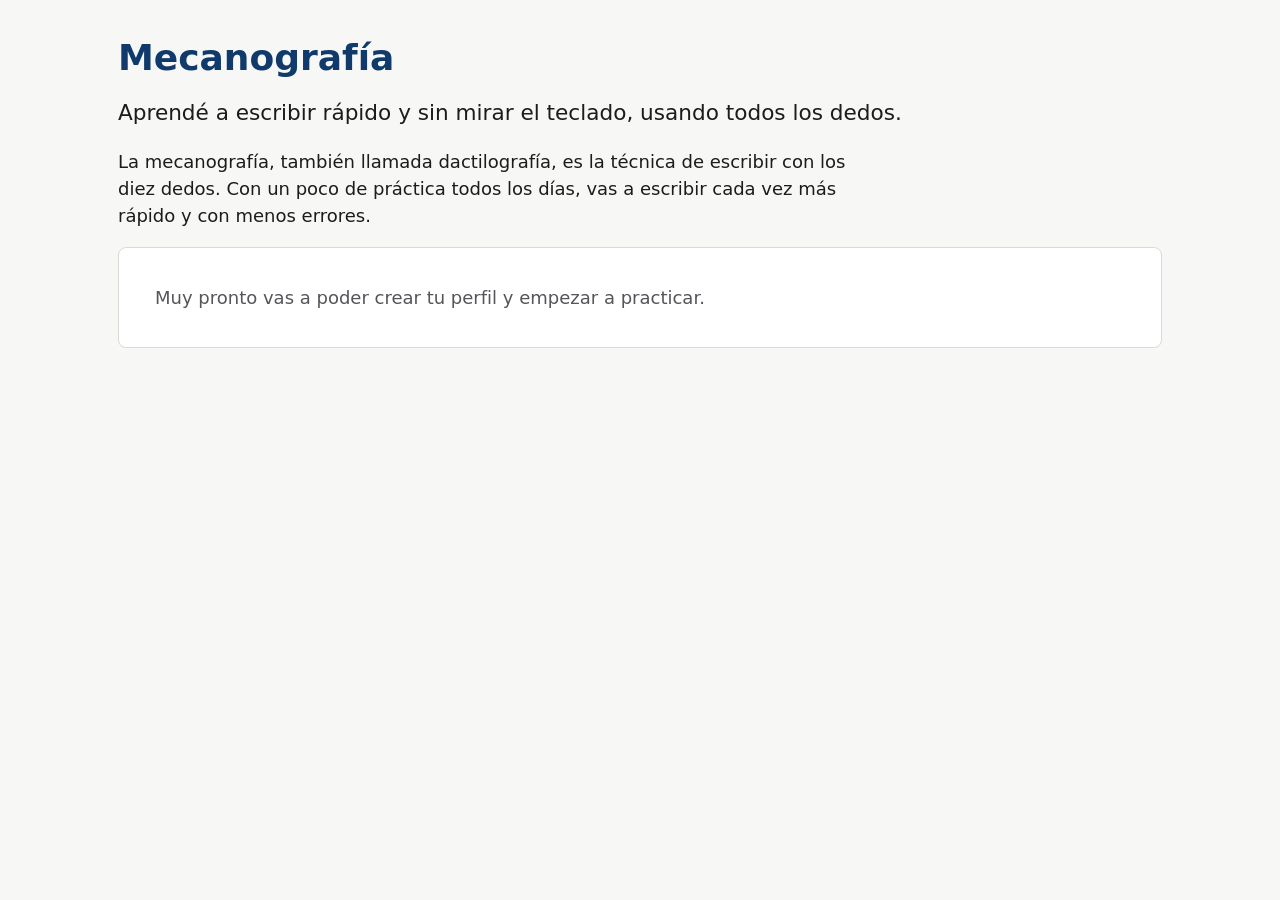
==== index.html @ b92b6c0d "Etapa 1: esqueleto de la PWA - index.html, manifest e íconos (normal, maskable y apple-touch) - Tema" ====
<!doctype html>
<html lang="es-AR" data-mode="adult">
<head>
  <meta charset="utf-8">
  <meta name="viewport" content="width=device-width, initial-scale=1">
  <title>Mecanografía</title>
  <meta name="description" content="Aprendé mecanografía (dactilografía): escribí rápido y sin mirar el teclado, con perfiles para toda la familia.">
  <meta name="theme-color" content="#1d5fa8">
  <link rel="manifest" href="./manifest.webmanifest">
  <link rel="icon" href="./icons/icon.svg" type="image/svg+xml">
  <link rel="apple-touch-icon" href="./icons/apple-touch-icon.png">
  <link rel="stylesheet" href="./css/base.css">
  <link rel="stylesheet" href="./css/themes.css">
  <script type="module" src="./js/app.js"></script>
</head>
<body>
  <a class="skip-link" href="#app">Saltar al contenido</a>
  <main id="app" tabindex="-1"></main>
  <div id="announcer" class="visually-hidden" aria-live="polite" aria-atomic="true"></div>
  <noscript>
    <p class="noscript">Mecanografía necesita JavaScript para funcionar. Activalo en tu navegador y volvé a cargar la página.</p>
  </noscript>
</body>
</html>
---- css/base.css ----
/* Base: reset, layout and accessibility helpers. Colors and sizes come from themes.css. */

*,
*::before,
*::after {
  box-sizing: border-box;
}

html {
  font-family: var(--font-family);
  font-size: var(--font-size-base);
  line-height: 1.5;
  color: var(--color-text);
  background: var(--color-bg);
  -webkit-text-size-adjust: 100%;
}

body {
  margin: 0;
  min-height: 100vh;
  background: var(--color-bg);
}

main {
  max-width: 60rem;
  margin: 0 auto;
  padding: var(--space-lg) var(--space-md);
}

main:focus {
  outline: none;
}

h1,
h2,
h3 {
  line-height: 1.2;
  margin: 0 0 var(--space-md);
}

h1 {
  font-size: var(--font-size-h1);
  color: var(--color-heading);
}

h1:focus {
  outline: none;
}

p {
  margin: 0 0 var(--space-md);
  max-width: 65ch;
}

a {
  color: var(--color-link);
}

/* Visible focus for every interactive element, keyboard-only. */
:focus-visible {
  outline: var(--focus-width) solid var(--color-focus);
  outline-offset: 3px;
}

.button {
  display: inline-block;
  font: inherit;
  font-weight: 600;
  padding: 0.6em 1.2em;
  border: 2px solid transparent;
  border-radius: var(--radius);
  background: var(--color-accent);
  color: var(--color-on-accent);
  text-decoration: none;
  cursor: pointer;
}

.button:hover {
  background: var(--color-accent-hover);
}

.card {
  background: var(--color-surface);
  border: 1px solid var(--color-border);
  border-radius: var(--radius);
  padding: var(--space-lg);
}

.card > :last-child {
  margin-bottom: 0;
}

.lead {
  font-size: 1.2em;
}

.muted {
  color: var(--color-text-muted);
}

.skip-link {
  position: absolute;
  left: var(--space-md);
  top: -100px;
  z-index: 10;
  padding: 0.5em 1em;
  background: var(--color-accent);
  color: var(--color-on-accent);
  border-radius: var(--radius);
}

.skip-link:focus {
  top: var(--space-md);
}

.visually-hidden {
  position: absolute;
  width: 1px;
  height: 1px;
  margin: -1px;
  padding: 0;
  overflow: hidden;
  clip: rect(0 0 0 0);
  white-space: nowrap;
  border: 0;
}

.noscript {
  max-width: 40rem;
  margin: 2rem auto;
  padding: 1rem;
}

@media (prefers-reduced-motion: reduce) {
  *,
  *::before,
  *::after {
    animation-duration: 0.01ms !important;
    animation-iteration-count: 1 !important;
    transition-duration: 0.01ms !important;
    scroll-behavior: auto !important;
  }
}
---- css/themes.css ----
/* Themes. The active profile mode is set on <html data-mode="adult|kids">. */

:root,
[data-mode="adult"] {
  --font-family: system-ui, "Segoe UI", Roboto, "Helvetica Neue", Arial, sans-serif;
  --font-size-base: 18px;
  --font-size-h1: 2rem;
  --radius: 8px;
  --focus-width: 3px;
  --space-sm: 0.5rem;
  --space-md: 1rem;
  --space-lg: 2rem;

  --color-bg: #f7f7f5;
  --color-surface: #ffffff;
  --color-border: #d9d9d6;
  --color-text: #1c1c1e;
  --color-text-muted: #55555a;
  --color-heading: #0f3a6b;
  --color-link: #1d5fa8;
  --color-accent: #1d5fa8;
  --color-accent-hover: #174c87;
  --color-on-accent: #ffffff;
  --color-focus: #c2410c;

  color-scheme: light;
}

@media (prefers-color-scheme: dark) {
  :root,
  [data-mode="adult"] {
    --color-bg: #16181d;
    --color-surface: #1f232b;
    --color-border: #343a46;
    --color-text: #ececf0;
    --color-text-muted: #a8adb7;
    --color-heading: #9cc4ff;
    --color-link: #8bb8ff;
    --color-accent: #8bb8ff;
    --color-accent-hover: #b0cfff;
    --color-on-accent: #0b1a2e;
    --color-focus: #ffb070;

    color-scheme: dark;
  }
}

/* Kids mode: always light, bigger type, rounder shapes, playful colors. */
[data-mode="kids"] {
  --font-family: ui-rounded, "Arial Rounded MT Bold", "Segoe UI", Roboto, Arial, sans-serif;
  --font-size-base: 24px;
  --font-size-h1: 2.2rem;
  --radius: 20px;
  --focus-width: 4px;

  --color-bg: #fff6e0;
  --color-surface: #ffffff;
  --color-border: #f2d48a;
  --color-text: #2b2340;
  --color-text-muted: #5b4f6e;
  --color-heading: #6d28d9;
  --color-link: #6d28d9;
  --color-accent: #6d28d9;
  --color-accent-hover: #5b21b6;
  --color-on-accent: #ffffff;
  --color-focus: #db2777;

  color-scheme: light;
}
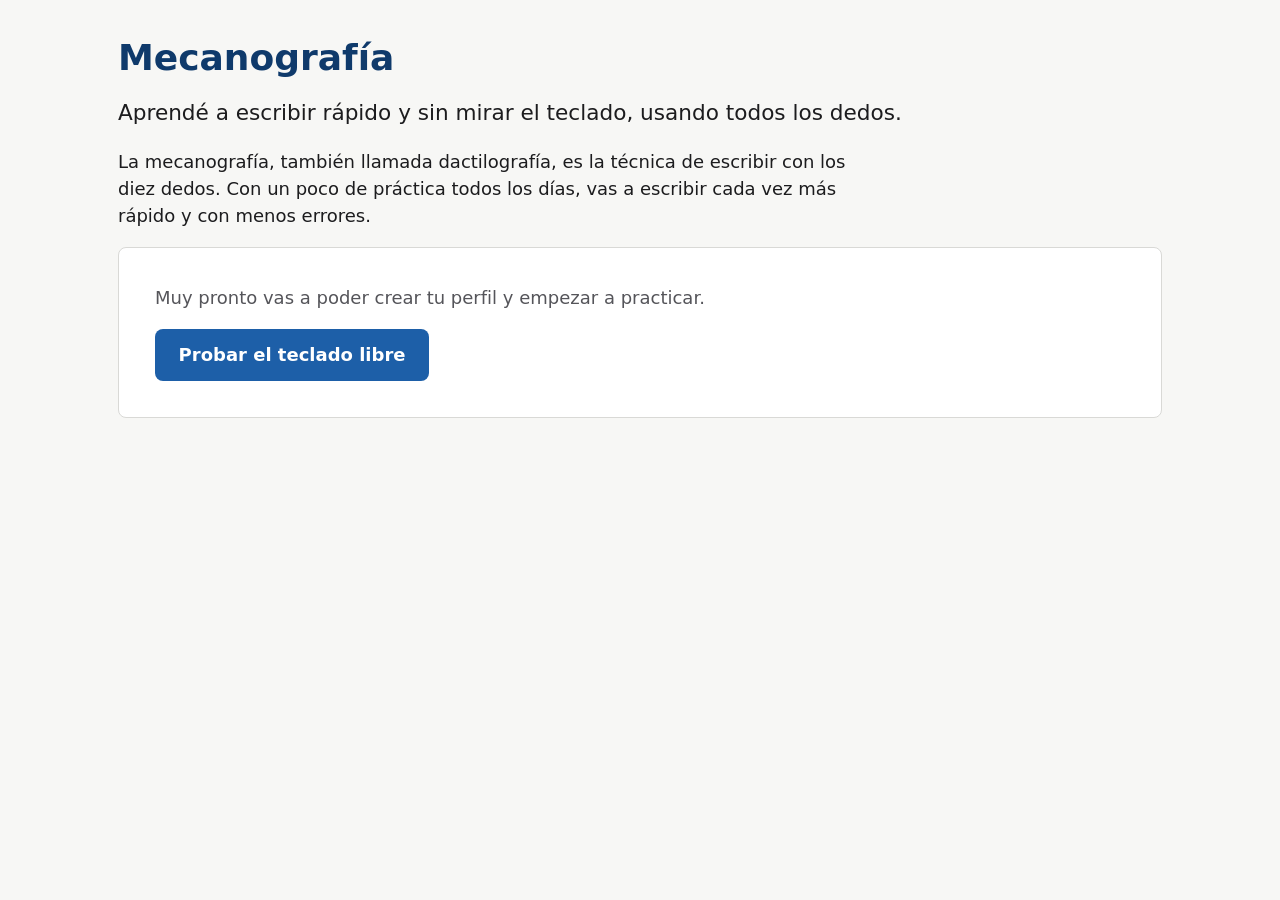
==== commit db3436c6: "Etapa 2: distribuciones de teclado, teclas muertas y teclado libre - Datos de es-latam (ISO) y en-us" ====
--- a/index.html
+++ b/index.html
@@ -11,6 +11,8 @@
   <link rel="apple-touch-icon" href="./icons/apple-touch-icon.png">
   <link rel="stylesheet" href="./css/base.css">
   <link rel="stylesheet" href="./css/themes.css">
+  <link rel="stylesheet" href="./css/keyboard.css">
+  <link rel="stylesheet" href="./css/typing.css">
   <script type="module" src="./js/app.js"></script>
 </head>
 <body>
--- a/css/base.css
+++ b/css/base.css
@@ -77,6 +77,84 @@
 
 .button:hover {
   background: var(--color-accent-hover);
+}
+
+.button--secondary {
+  background: transparent;
+  color: var(--color-link);
+  border-color: currentColor;
+}
+
+.button--secondary:hover {
+  background: var(--color-surface);
+}
+
+/* Forms */
+.controls {
+  display: flex;
+  flex-wrap: wrap;
+  gap: var(--space-md) var(--space-lg);
+  margin-bottom: var(--space-md);
+}
+
+.field {
+  display: flex;
+  flex-direction: column;
+  gap: var(--space-sm);
+  margin: 0;
+  padding: 0;
+  border: 0;
+}
+
+.field > label,
+.field > legend {
+  font-weight: 600;
+  padding: 0;
+}
+
+select {
+  font: inherit;
+  color: var(--color-text);
+  background: var(--color-surface);
+  border: 2px solid var(--color-border);
+  border-radius: var(--radius);
+  padding: 0.35em 0.6em;
+}
+
+.choices {
+  display: flex;
+  flex-wrap: wrap;
+  gap: var(--space-md);
+  padding-top: var(--space-sm);
+}
+
+.choice {
+  display: inline-flex;
+  align-items: center;
+  gap: 0.4em;
+  cursor: pointer;
+}
+
+.choice input {
+  width: 1.1em;
+  height: 1.1em;
+  accent-color: var(--color-accent);
+}
+
+/* Alerts */
+.alert {
+  border-radius: var(--radius);
+  padding: var(--space-md);
+  margin-bottom: var(--space-md);
+}
+
+.alert > :last-child {
+  margin-bottom: 0;
+}
+
+.alert--warning {
+  background: var(--color-warning-bg);
+  border: 2px solid var(--color-warning-border);
 }
 
 .card {
--- a/css/themes.css
+++ b/css/themes.css
@@ -23,6 +23,20 @@
   --color-on-accent: #ffffff;
   --color-focus: #c2410c;
 
+  --color-correct: #17703a;
+  --color-wrong-text: #a11d16;
+  --color-wrong-bg: #fde2e1;
+  --color-warning-bg: #fff4d6;
+  --color-warning-border: #b7791f;
+  --color-key: #ffffff;
+  --color-key-text: #1c1c1e;
+  --color-key-border: #c9c9c4;
+  --finger-5: #f9c9d4;
+  --finger-4: #fde68a;
+  --finger-3: #bbf7d0;
+  --finger-2: #bfdbfe;
+  --finger-thumb: #e5e7eb;
+
   color-scheme: light;
 }
 
@@ -40,6 +54,20 @@
     --color-accent-hover: #b0cfff;
     --color-on-accent: #0b1a2e;
     --color-focus: #ffb070;
+
+    --color-correct: #6fdc8c;
+    --color-wrong-text: #ffc9c4;
+    --color-wrong-bg: #5c1d1b;
+    --color-warning-bg: #3d3115;
+    --color-warning-border: #e0a83a;
+    --color-key: #2a2f39;
+    --color-key-text: #ececf0;
+    --color-key-border: #4a5160;
+    --finger-5: #6b2738;
+    --finger-4: #5c4a12;
+    --finger-3: #1f5135;
+    --finger-2: #1e3a64;
+    --finger-thumb: #3a3f4a;
 
     color-scheme: dark;
   }
@@ -65,5 +93,19 @@
   --color-on-accent: #ffffff;
   --color-focus: #db2777;
 
+  --color-correct: #17703a;
+  --color-wrong-text: #a11d16;
+  --color-wrong-bg: #fde2e1;
+  --color-warning-bg: #fff4d6;
+  --color-warning-border: #b7791f;
+  --color-key: #ffffff;
+  --color-key-text: #1c1c1e;
+  --color-key-border: #c9c9c4;
+  --finger-5: #f9c9d4;
+  --finger-4: #fde68a;
+  --finger-3: #bbf7d0;
+  --finger-2: #bfdbfe;
+  --finger-thumb: #e5e7eb;
+
   color-scheme: light;
 }
--- a/css/keyboard.css
+++ b/css/keyboard.css
@@ -0,0 +1,125 @@
+/* On-screen keyboard. Sizes scale with the root font size (bigger in kids mode). */
+
+.keyboard {
+  --unit: min(2.9rem, calc((100vw - 3rem) / 16));
+  --gap: calc(var(--unit) * 0.1);
+
+  display: flex;
+  flex-direction: column;
+  gap: var(--gap);
+  width: max-content;
+  max-width: 100%;
+  margin: var(--space-lg) auto var(--space-md);
+  padding: var(--gap);
+  border-radius: var(--radius);
+  background: var(--color-border);
+  user-select: none;
+}
+
+.keyboard__row {
+  display: flex;
+  gap: var(--gap);
+}
+
+.key {
+  position: relative;
+  flex: none;
+  width: calc(var(--w) * var(--unit) + (var(--w) - 1) * var(--gap));
+  height: var(--unit);
+  border: 1px solid var(--color-key-border);
+  border-radius: calc(var(--unit) * 0.15);
+  background: var(--color-key);
+  color: var(--color-key-text);
+  font-size: calc(var(--unit) * 0.34);
+  line-height: 1;
+  transition: transform 80ms ease-out, background-color 80ms;
+}
+
+.key--spacer {
+  visibility: hidden;
+}
+
+.key[data-finger-group="5"] { background: var(--finger-5); }
+.key[data-finger-group="4"] { background: var(--finger-4); }
+.key[data-finger-group="3"] { background: var(--finger-3); }
+.key[data-finger-group="2"] { background: var(--finger-2); }
+.key[data-finger-group="thumb"] { background: var(--finger-thumb); }
+
+.key__label {
+  position: absolute;
+}
+
+.key__label--letter {
+  inset: 0;
+  display: grid;
+  place-items: center;
+  font-size: 1.35em;
+  font-weight: 600;
+}
+
+.key__label--shift { top: 12%; left: 14%; }
+.key__label--base { bottom: 12%; left: 14%; font-size: 1.15em; }
+.key__label--altgr { bottom: 12%; right: 14%; opacity: 0.8; }
+
+.key--modifier .key__label {
+  inset: 0;
+  display: grid;
+  place-items: center;
+  font-size: 0.8em;
+  padding: 0 0.3em;
+  text-align: center;
+}
+
+.key--pressed {
+  transform: translateY(2px);
+  filter: brightness(0.85);
+}
+
+.key--next {
+  background: var(--color-accent) !important;
+  color: var(--color-on-accent);
+  box-shadow: 0 0 0 3px var(--color-focus);
+  z-index: 1;
+  animation: key-pulse 1.2s ease-in-out infinite;
+}
+
+.key--next-modifier {
+  background: var(--color-accent) !important;
+  color: var(--color-on-accent);
+  outline: 3px dashed var(--color-focus);
+  outline-offset: 2px;
+}
+
+@keyframes key-pulse {
+  50% { box-shadow: 0 0 0 6px var(--color-focus); }
+}
+
+.finger-legend {
+  display: flex;
+  flex-wrap: wrap;
+  justify-content: center;
+  gap: var(--space-sm) var(--space-md);
+  list-style: none;
+  margin: 0;
+  padding: 0;
+}
+
+.finger-legend li {
+  display: inline-flex;
+  align-items: center;
+  gap: 0.4em;
+}
+
+.finger-legend__swatch {
+  display: inline-block;
+  width: 1.1em;
+  height: 1.1em;
+  border-radius: 4px;
+  border: 1px solid var(--color-key-border);
+}
+
+.finger-legend__swatch[data-finger-group="5"] { background: var(--finger-5); }
+.finger-legend__swatch[data-finger-group="4"] { background: var(--finger-4); }
+.finger-legend__swatch[data-finger-group="3"] { background: var(--finger-3); }
+.finger-legend__swatch[data-finger-group="2"] { background: var(--finger-2); }
+.finger-legend__swatch[data-finger-group="thumb"] { background: var(--finger-thumb); }
--- a/css/typing.css
+++ b/css/typing.css
@@ -0,0 +1,94 @@
+/* Practice area: target text with per-character feedback. */
+
+.practice {
+  position: relative;
+  padding: var(--space-lg);
+  border: 2px solid var(--color-border);
+  border-radius: var(--radius);
+  background: var(--color-surface);
+  cursor: text;
+}
+
+.practice:focus-within {
+  border-color: var(--color-accent);
+  outline: var(--focus-width) solid var(--color-focus);
+  outline-offset: 3px;
+}
+
+/* Kept in the DOM and focusable, but invisible: it only receives keystrokes. */
+.practice__input {
+  position: absolute;
+  inset: 0;
+  width: 100%;
+  height: 100%;
+  opacity: 0;
+  resize: none;
+  border: 0;
+  padding: 0;
+  cursor: text;
+}
+
+.practice__text {
+  margin: 0;
+  max-width: none;
+  font-family: ui-monospace, "Cascadia Mono", Consolas, "Liberation Mono", monospace;
+  font-size: 1.45rem;
+  line-height: 1.9;
+  white-space: pre-wrap;
+  overflow-wrap: anywhere;
+}
+
+.practice__prompt {
+  margin: var(--space-md) 0 0;
+}
+
+.practice:focus-within .practice__prompt {
+  visibility: hidden;
+}
+
+.char {
+  border-radius: 3px;
+}
+
+.char--correct {
+  color: var(--color-correct);
+}
+
+/* Wrong: color + background + wavy underline, so it does not rely on color alone. */
+.char--wrong {
+  color: var(--color-wrong-text);
+  background: var(--color-wrong-bg);
+  text-decoration: underline wavy var(--color-wrong-text);
+  text-underline-offset: 0.2em;
+}
+
+.char--current {
+  box-shadow: inset 0 -0.18em 0 var(--color-accent);
+}
+
+.practice:focus-within .char--current {
+  animation: caret-blink 1s steps(1) infinite;
+}
+
+@keyframes caret-blink {
+  50% { box-shadow: none; }
+}
+
+.hint {
+  margin: var(--space-md) 0 var(--space-sm);
+  font-size: 1.1em;
+  font-weight: 600;
+  max-width: none;
+}
+
+.practice-footer {
+  display: flex;
+  flex-wrap: wrap;
+  align-items: center;
+  justify-content: space-between;
+  gap: var(--space-md);
+}
+
+.practice-footer p {
+  margin: 0;
+}
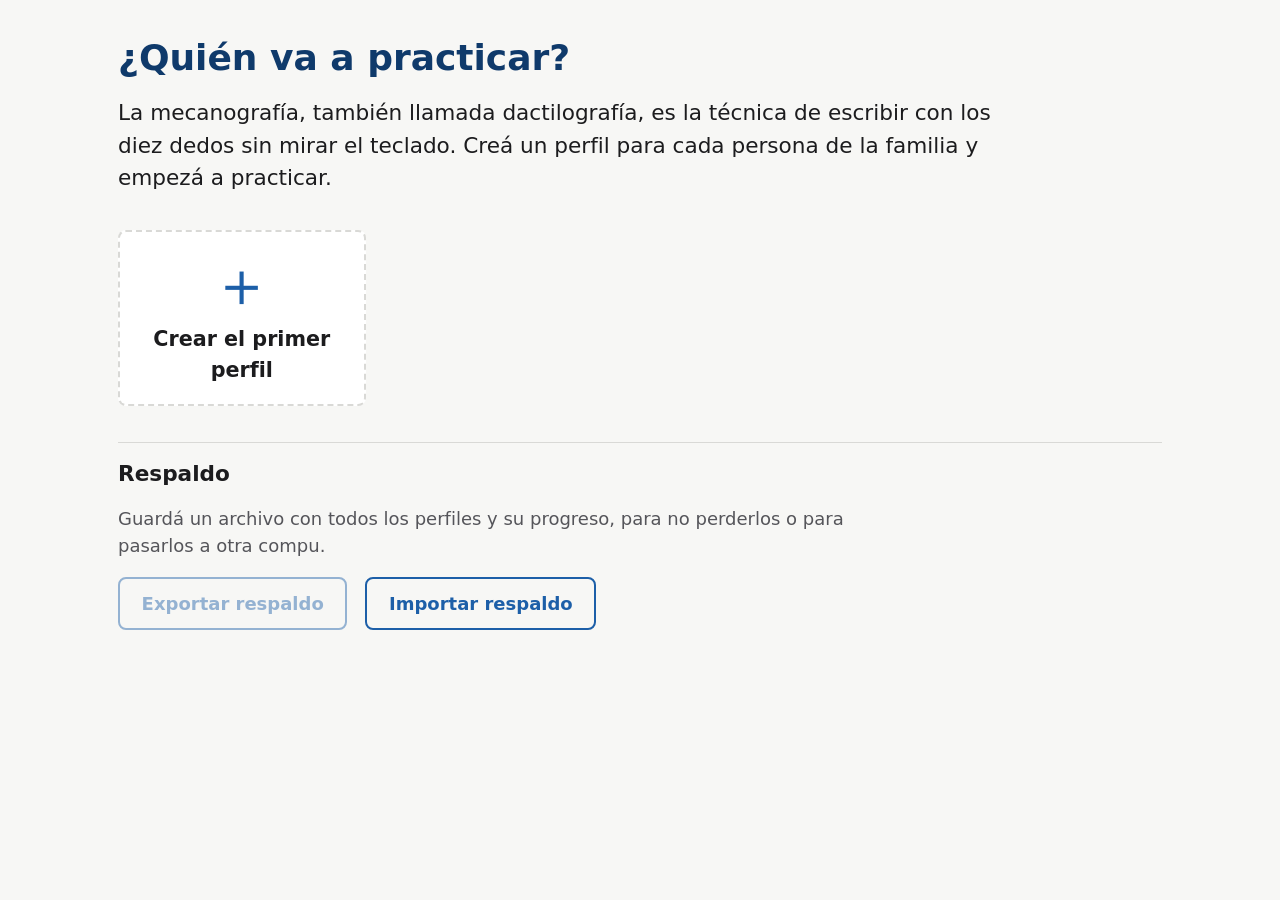
==== commit b9a333fd: "Etapa 3: perfiles con modo, distribución, calibración y respaldo - storage.js: documento versionado " ====
--- a/index.html
+++ b/index.html
@@ -12,7 +12,8 @@
   <link rel="stylesheet" href="./css/base.css">
   <link rel="stylesheet" href="./css/themes.css">
   <link rel="stylesheet" href="./css/keyboard.css">
-  <link rel="stylesheet" href="./css/typing.css">
+  <link rel="stylesheet" href="./css/practice.css">
+  <link rel="stylesheet" href="./css/profiles.css">
   <script type="module" src="./js/app.js"></script>
 </head>
 <body>
--- a/css/base.css
+++ b/css/base.css
@@ -77,6 +77,11 @@
 
 .button:hover {
   background: var(--color-accent-hover);
+}
+
+.button:disabled {
+  opacity: 0.45;
+  cursor: not-allowed;
 }
 
 .button--secondary {
--- a/css/themes.css
+++ b/css/themes.css
@@ -1,4 +1,20 @@
 /* Themes. The active profile mode is set on <html data-mode="adult|kids">. */
+
+/* Shared by every theme: saturated finger colors for the key/finger to use now. */
+:root {
+  --finger-5-strong: #f0558a;
+  --finger-4-strong: #f2b705;
+  --finger-3-strong: #2fbf62;
+  --finger-2-strong: #4a90f0;
+  --finger-thumb-strong: #9aa5b5;
+  --finger-on-strong: #111111;
+  --color-current-bg: color-mix(in srgb, var(--color-accent) 22%, transparent);
+}
+
+[data-mode="kids"] .only-adult,
+[data-mode="adult"] .only-kids {
+  display: none !important;
+}
 
 :root,
 [data-mode="adult"] {
@@ -23,6 +39,8 @@
   --color-on-accent: #ffffff;
   --color-focus: #c2410c;
 
+  --color-danger: #b42318;
+  --color-on-danger: #ffffff;
   --color-correct: #17703a;
   --color-wrong-text: #a11d16;
   --color-wrong-bg: #fde2e1;
@@ -55,6 +73,8 @@
     --color-on-accent: #0b1a2e;
     --color-focus: #ffb070;
 
+    --color-danger: #ff8a80;
+    --color-on-danger: #2a0a08;
     --color-correct: #6fdc8c;
     --color-wrong-text: #ffc9c4;
     --color-wrong-bg: #5c1d1b;
@@ -93,6 +113,8 @@
   --color-on-accent: #ffffff;
   --color-focus: #db2777;
 
+  --color-danger: #b42318;
+  --color-on-danger: #ffffff;
   --color-correct: #17703a;
   --color-wrong-text: #a11d16;
   --color-wrong-bg: #fde2e1;
--- a/css/keyboard.css
+++ b/css/keyboard.css
@@ -1,17 +1,13 @@
-/* On-screen keyboard. Sizes scale with the root font size (bigger in kids mode). */
+/* On-screen keyboard and hands. Sizes come from --unit / --gap / --hands-h, set by the
+   practice stage (practice.css). */
 
 .keyboard {
-  --unit: min(2.9rem, calc((100vw - 3rem) / 16));
-  --gap: calc(var(--unit) * 0.1);
-
+  flex: none;
   display: flex;
   flex-direction: column;
   gap: var(--gap);
-  width: max-content;
-  max-width: 100%;
-  margin: var(--space-lg) auto var(--space-md);
   padding: var(--gap);
-  border-radius: var(--radius);
+  border-radius: calc(var(--unit) * 0.2);
   background: var(--color-border);
   user-select: none;
 }
@@ -75,51 +71,131 @@
   filter: brightness(0.85);
 }
 
-.key--next {
-  background: var(--color-accent) !important;
-  color: var(--color-on-accent);
-  box-shadow: 0 0 0 3px var(--color-focus);
+/* Result of the key just pressed: green if it produced the right character, red if not. */
+.key--hit {
+  outline: 4px solid var(--color-correct);
+  outline-offset: 2px;
+}
+
+.key--miss {
+  outline: 4px solid var(--color-wrong-text);
+  outline-offset: 2px;
+  background: var(--color-wrong-bg) !important;
+}
+
+/* --- Guidance: key to press now (and keys held with it) light up in the finger color. --- */
+
+.key:is([data-role="primary"], [data-role="modifier"]) {
   z-index: 1;
-  animation: key-pulse 1.2s ease-in-out infinite;
-}
-
-.key--next-modifier {
-  background: var(--color-accent) !important;
-  color: var(--color-on-accent);
-  outline: 3px dashed var(--color-focus);
-  outline-offset: 2px;
+  color: var(--finger-on-strong);
+  box-shadow: 0 0 0 3px var(--color-text);
+  animation: key-pulse 1.1s ease-in-out infinite;
+}
+
+.key:is([data-role="primary"], [data-role="modifier"])[data-finger-group="5"] { background: var(--finger-5-strong); }
+.key:is([data-role="primary"], [data-role="modifier"])[data-finger-group="4"] { background: var(--finger-4-strong); }
+.key:is([data-role="primary"], [data-role="modifier"])[data-finger-group="3"] { background: var(--finger-3-strong); }
+.key:is([data-role="primary"], [data-role="modifier"])[data-finger-group="2"] { background: var(--finger-2-strong); }
+.key:is([data-role="primary"], [data-role="modifier"])[data-finger-group="thumb"] { background: var(--finger-thumb-strong); }
+
+/* Key to press right after (the letter following a dead key). */
+.key[data-role="secondary"] {
+  z-index: 1;
+  outline: 3px dashed var(--color-text);
+  outline-offset: 1px;
+}
+
+.key__badge {
+  position: absolute;
+  top: -0.55em;
+  right: -0.45em;
+  display: grid;
+  place-items: center;
+  width: 1.5em;
+  height: 1.5em;
+  border-radius: 50%;
+  background: var(--color-text);
+  color: var(--color-bg);
+  font-size: 0.85em;
+  font-weight: 700;
 }
 
 @keyframes key-pulse {
-  50% { box-shadow: 0 0 0 6px var(--color-focus); }
-}
-
-.finger-legend {
-  display: flex;
-  flex-wrap: wrap;
-  justify-content: center;
-  gap: var(--space-sm) var(--space-md);
-  list-style: none;
-  margin: 0;
-  padding: 0;
-}
-
-.finger-legend li {
-  display: inline-flex;
-  align-items: center;
-  gap: 0.4em;
-}
-
-.finger-legend__swatch {
-  display: inline-block;
-  width: 1.1em;
-  height: 1.1em;
-  border-radius: 4px;
-  border: 1px solid var(--color-key-border);
-}
-
-.finger-legend__swatch[data-finger-group="5"] { background: var(--finger-5); }
-.finger-legend__swatch[data-finger-group="4"] { background: var(--finger-4); }
-.finger-legend__swatch[data-finger-group="3"] { background: var(--finger-3); }
-.finger-legend__swatch[data-finger-group="2"] { background: var(--finger-2); }
-.finger-legend__swatch[data-finger-group="thumb"] { background: var(--finger-thumb); }
+  50% { transform: scale(1.08); }
+}
+
+/* --- Hands: index fingers sit under F and J. --- */
+
+.hands {
+  position: relative;
+  flex: none;
+  width: var(--board-w);
+  height: var(--hands-h);
+}
+
+.hand {
+  position: absolute;
+  top: 0;
+  width: var(--hand-w);
+  height: 100%;
+  overflow: visible;
+}
+
+/* F center = 5.825 units from the keyboard edge, J = 3 keys further (9.125); index tips
+   are at 72 % / 28 % of the hand width. */
+.hand--left { left: calc(5.825 * var(--unit) - 0.72 * var(--hand-w)); }
+.hand--right { left: calc(9.125 * var(--unit) - 0.28 * var(--hand-w)); }
+
+.hand__palm {
+  fill: var(--color-key);
+  stroke: var(--color-key-border);
+  stroke-width: 2;
+}
+
+.hand__finger {
+  stroke: var(--color-key-border);
+  stroke-width: 2;
+  transition: opacity 120ms, fill 120ms;
+}
+
+.hand__finger[data-finger-group="5"] { fill: var(--finger-5); }
+.hand__finger[data-finger-group="4"] { fill: var(--finger-4); }
+.hand__finger[data-finger-group="3"] { fill: var(--finger-3); }
+.hand__finger[data-finger-group="2"] { fill: var(--finger-2); }
+.hand__finger[data-finger-group="thumb"] { fill: var(--finger-thumb); }
+
+.hands--guiding .hand__finger:not([data-role]) {
+  opacity: 0.45;
+}
+
+.hand__finger:is([data-role="primary"], [data-role="modifier"]) {
+  stroke: var(--color-text);
+  stroke-width: 4;
+  animation: finger-pulse 1.1s ease-in-out infinite;
+}
+
+.hand__finger:is([data-role="primary"], [data-role="modifier"])[data-finger-group="5"] { fill: var(--finger-5-strong); }
+.hand__finger:is([data-role="primary"], [data-role="modifier"])[data-finger-group="4"] { fill: var(--finger-4-strong); }
+.hand__finger:is([data-role="primary"], [data-role="modifier"])[data-finger-group="3"] { fill: var(--finger-3-strong); }
+.hand__finger:is([data-role="primary"], [data-role="modifier"])[data-finger-group="2"] { fill: var(--finger-2-strong); }
+.hand__finger:is([data-role="primary"], [data-role="modifier"])[data-finger-group="thumb"] { fill: var(--finger-thumb-strong); }
+
+.hand__finger[data-role="secondary"] {
+  stroke: var(--color-text);
+  stroke-width: 3;
+  stroke-dasharray: 7 5;
+}
+
+@keyframes finger-pulse {
+  50% { stroke-width: 7; }
+}
+
+.hand__badge circle {
+  fill: var(--color-text);
+}
+
+.hand__badge text {
+  fill: var(--color-bg);
+  font: 700 16px system-ui, sans-serif;
+  text-anchor: middle;
+}
--- a/css/practice.css
+++ b/css/practice.css
@@ -0,0 +1,410 @@
+/* Practice screen: one viewport, no scroll. Sizes derive from the stage's own size
+   (container query units), so the keyboard shrinks to fit both width and height. */
+
+main:has(> .practice-screen) {
+  max-width: none;
+  padding: 0;
+}
+
+.practice-screen {
+  display: flex;
+  flex-direction: column;
+  height: 100vh;
+  height: 100dvh;
+}
+
+/* --- Stats bar (thin, fixed font size in both modes) --- */
+
+.practice-bar {
+  display: flex;
+  align-items: center;
+  gap: 1rem;
+  padding: 6px 16px;
+  font-size: 16px;
+  background: var(--color-surface);
+  border-bottom: 1px solid var(--color-border);
+}
+
+.practice-bar__back {
+  font-size: 20px;
+  line-height: 1;
+  padding: 2px 6px;
+  border-radius: var(--radius);
+  text-decoration: none;
+}
+
+.practice-bar__title {
+  margin: 0;
+  font-size: 16px;
+  white-space: nowrap;
+}
+
+.stats {
+  display: flex;
+  flex: 1;
+  justify-content: center;
+  align-items: center;
+  gap: 1.25rem;
+  margin: 0;
+}
+
+.stat {
+  display: flex;
+  align-items: center;
+  gap: 0.4em;
+}
+
+.stat dt {
+  color: var(--color-text-muted);
+}
+
+.stat dd {
+  display: flex;
+  align-items: center;
+  gap: 0.5em;
+  margin: 0;
+  font-weight: 700;
+  font-variant-numeric: tabular-nums;
+}
+
+.stat__bar {
+  width: 9rem;
+  height: 10px;
+  accent-color: var(--color-accent);
+}
+
+.practice-bar__tools {
+  display: flex;
+  align-items: center;
+  gap: 0.75rem;
+}
+
+.tool {
+  display: flex;
+  align-items: center;
+  gap: 0.35em;
+}
+
+.tool label,
+.tool--info {
+  color: var(--color-text-muted);
+}
+
+.tool select {
+  padding: 2px 4px;
+  border-width: 1px;
+}
+
+.button--small {
+  padding: 3px 12px;
+}
+
+/* --- Layout warning --- */
+
+.layout-banner {
+  display: flex;
+  align-items: center;
+  justify-content: center;
+  gap: 1rem;
+  padding: 6px 16px;
+  font-size: 16px;
+  background: var(--color-warning-bg);
+  border-bottom: 2px solid var(--color-warning-border);
+}
+
+.layout-banner[hidden] {
+  display: none;
+}
+
+.layout-banner p {
+  margin: 0;
+  max-width: none;
+}
+
+.layout-banner .button {
+  padding: 3px 12px;
+  white-space: nowrap;
+}
+
+/* --- Stage --- */
+
+.practice-stage {
+  /* Size containment: the stage must get its height from the flex layout, never from content. */
+  container-type: size;
+  flex: 1 1 0;
+  min-height: 0;
+  overflow: hidden;
+  display: flex;
+  flex-direction: column;
+  align-items: center;
+  justify-content: center;
+  gap: var(--stage-gap);
+
+  --stage-gap: 12px;
+  --line-h: 4.5rem;
+  --hands-h: 7.5rem;
+  --cue-h: 1.5rem;
+  /* Keyboard is 16.6 units wide and 5.6 units tall (keys + gaps + padding). */
+  --unit: min(
+    calc((100cqw - 32px) / 16.6),
+    calc((100cqh - var(--line-h) - var(--hands-h) - var(--cue-h) - 5 * var(--stage-gap)) / 5.6)
+  );
+  --gap: calc(var(--unit) * 0.1);
+  --board-w: calc(16.6 * var(--unit));
+  --hand-w: calc(var(--hands-h) * 200 / 210);
+}
+
+[data-mode="kids"] .practice-stage {
+  --line-h: 5rem;
+  --hands-h: 5rem;
+  --cue-h: 0px;
+}
+
+/* Text line (+ kids card): directly above the keyboard, same width. */
+.practice-focus {
+  position: relative;
+  flex: none;
+  display: flex;
+  gap: var(--stage-gap);
+  width: var(--board-w);
+  height: var(--line-h);
+}
+
+.practice-input {
+  position: absolute;
+  inset: 0;
+  z-index: 2;
+  width: 100%;
+  height: 100%;
+  opacity: 0;
+  resize: none;
+  border: 0;
+  padding: 0;
+  cursor: text;
+}
+
+.text-line {
+  position: relative;
+  flex: 1;
+  display: flex;
+  align-items: center;
+  overflow: hidden;
+  border: 2px solid var(--color-border);
+  border-radius: var(--radius);
+  background: var(--color-surface);
+}
+
+/* Typed text fades out towards the left edge. */
+.text-line::before {
+  content: "";
+  position: absolute;
+  inset: 0;
+  z-index: 1;
+  pointer-events: none;
+  background: linear-gradient(to right, var(--color-surface) 0%, transparent 12%);
+}
+
+.practice-stage:focus-within .text-line {
+  border-color: var(--color-accent);
+}
+
+.text-line__track {
+  flex: none;
+  white-space: pre;
+  font-family: ui-monospace, "Cascadia Mono", Consolas, "Liberation Mono", monospace;
+  font-size: calc(var(--line-h) * 0.5);
+  line-height: 1.15;
+  transition: transform 120ms ease-out;
+}
+
+[data-mode="kids"] .text-line__track {
+  font-size: calc(var(--line-h) * 0.42);
+}
+
+.char {
+  position: relative;
+  border-radius: 4px;
+}
+
+.char--correct {
+  color: var(--color-correct);
+}
+
+/* Wrong: color + background + the typed character underneath, so it does not rely on
+   color alone and explains the mistake. */
+.char--wrong {
+  color: var(--color-wrong-text);
+  background: var(--color-wrong-bg);
+}
+
+/* What was typed instead, small under the expected character. */
+.char--wrong[data-typed]::after {
+  content: attr(data-typed);
+  position: absolute;
+  left: 50%;
+  top: 100%;
+  transform: translateX(-50%);
+  font-size: 0.4em;
+  font-weight: 700;
+  line-height: 1;
+  color: var(--color-wrong-text);
+}
+
+.char--current {
+  background: var(--color-current-bg);
+  box-shadow: inset 0 -0.12em 0 var(--color-accent);
+}
+
+.practice-stage:focus-within /* What was typed instead, small under the expected character. */
+.char--wrong[data-typed]::after {
+  content: attr(data-typed);
+  position: absolute;
+  left: 50%;
+  top: 100%;
+  transform: translateX(-50%);
+  font-size: 0.4em;
+  font-weight: 700;
+  line-height: 1;
+  color: var(--color-wrong-text);
+}
+
+.char--current {
+  animation: caret-blink 1s steps(1) infinite;
+}
+
+@keyframes caret-blink {
+  50% { box-shadow: none; }
+}
+
+/* Kids: big card with the current character and the next few. */
+.char-card {
+  flex: none;
+  display: flex;
+  align-items: center;
+  gap: 0.5em;
+  padding: 0 0.6em;
+  border: 3px solid var(--color-accent);
+  border-radius: var(--radius);
+  background: var(--color-surface);
+}
+
+.char-card__current {
+  min-width: 1.2em;
+  text-align: center;
+  font-size: calc(var(--line-h) * 0.8);
+  font-weight: 700;
+  line-height: 1;
+  color: var(--color-heading);
+}
+
+.char-card__upcoming {
+  font-size: calc(var(--line-h) * 0.3);
+  color: var(--color-text-muted);
+  white-space: pre;
+}
+
+/* Kids mode: a wrong key does not advance; the card and the cursor flash red instead. */
+.practice-focus.is-miss .char-card {
+  border-color: var(--color-wrong-text);
+  animation: miss-shake 300ms ease-in-out;
+}
+
+.practice-focus.is-miss .char--current {
+  background: var(--color-wrong-bg);
+}
+
+@keyframes miss-shake {
+  25% { transform: translateX(-6px); }
+  75% { transform: translateX(6px); }
+}
+
+.practice-prompt {
+  display: none;
+  position: absolute;
+  top: 50%;
+  left: 50%;
+  z-index: 3;
+  transform: translate(-50%, -50%);
+  margin: 0;
+  padding: 0.3em 1em;
+  border-radius: 999px;
+  background: var(--color-accent);
+  color: var(--color-on-accent);
+  font-weight: 600;
+  pointer-events: none;
+  white-space: nowrap;
+}
+
+.practice-stage:not(:focus-within) /* Kids mode: a wrong key does not advance; the card and the cursor flash red instead. */
+.practice-focus.is-miss .char-card {
+  border-color: var(--color-wrong-text);
+  animation: miss-shake 300ms ease-in-out;
+}
+
+.practice-focus.is-miss .char--current {
+  background: var(--color-wrong-bg);
+}
+
+@keyframes miss-shake {
+  25% { transform: translateX(-6px); }
+  75% { transform: translateX(6px); }
+}
+
+.practice-prompt {
+  display: block;
+}
+
+.practice-finish {
+  display: none;
+  flex: 1;
+  align-items: center;
+  justify-content: center;
+  gap: 1em;
+  border: 2px solid var(--color-correct);
+  border-radius: var(--radius);
+  background: var(--color-surface);
+}
+
+.practice-finish p {
+  margin: 0;
+}
+
+.practice-finish__title {
+  font-size: 1.5em;
+  font-weight: 700;
+  color: var(--color-correct);
+}
+
+.is-done .practice-finish {
+  display: flex;
+}
+
+.is-done .text-line,
+.is-done .char-card,
+.is-done /* Kids mode: a wrong key does not advance; the card and the cursor flash red instead. */
+.practice-focus.is-miss .char-card {
+  border-color: var(--color-wrong-text);
+  animation: miss-shake 300ms ease-in-out;
+}
+
+.practice-focus.is-miss .char--current {
+  background: var(--color-wrong-bg);
+}
+
+@keyframes miss-shake {
+  25% { transform: translateX(-6px); }
+  75% { transform: translateX(6px); }
+}
+
+.practice-prompt {
+  display: none;
+}
+
+.finger-cue {
+  flex: none;
+  height: var(--cue-h);
+  margin: calc(var(--stage-gap) * -0.5) 0 0;
+  color: var(--color-text-muted);
+  font-size: 1rem;
+  line-height: var(--cue-h);
+}
--- a/css/profiles.css
+++ b/css/profiles.css
@@ -0,0 +1,385 @@
+/* Profiles: picker, form (with calibration), home and confirmation dialog. */
+
+/* --- Picker --- */
+
+.profile-grid {
+  list-style: none;
+  margin: var(--space-lg) 0;
+  padding: 0;
+  display: grid;
+  grid-template-columns: repeat(auto-fill, minmax(11rem, 1fr));
+  gap: var(--space-md);
+}
+
+.profile-card {
+  display: flex;
+  flex-direction: column;
+  background: var(--color-surface);
+  border: 2px solid var(--color-border);
+  border-radius: var(--radius);
+  overflow: hidden;
+}
+
+.profile-card--new {
+  border-style: dashed;
+}
+
+.profile-card__main {
+  flex: 1;
+  display: flex;
+  flex-direction: column;
+  align-items: center;
+  justify-content: center;
+  gap: 0.25rem;
+  padding: var(--space-md);
+  font: inherit;
+  color: inherit;
+  background: none;
+  border: 0;
+  text-decoration: none;
+  cursor: pointer;
+}
+
+.profile-card__main:hover {
+  background: var(--color-current-bg);
+}
+
+.profile-card__main:focus-visible {
+  outline-offset: -4px;
+}
+
+.profile-card__avatar {
+  font-size: 3.5rem;
+  line-height: 1.1;
+}
+
+.profile-card--new .profile-card__avatar {
+  color: var(--color-accent);
+}
+
+.profile-card__name {
+  font-weight: 700;
+  font-size: 1.15em;
+  text-align: center;
+  overflow-wrap: anywhere;
+}
+
+.profile-card__summary {
+  font-size: 0.8em;
+  color: var(--color-text-muted);
+  text-align: center;
+}
+
+.profile-card__actions {
+  display: flex;
+  justify-content: space-around;
+  padding: 0.4rem;
+  border-top: 1px solid var(--color-border);
+  font-size: 0.9em;
+}
+
+.link-button {
+  font: inherit;
+  padding: 0;
+  border: 0;
+  background: none;
+  color: var(--color-link);
+  text-decoration: underline;
+  cursor: pointer;
+}
+
+.backup {
+  margin-top: var(--space-lg);
+  padding-top: var(--space-md);
+  border-top: 1px solid var(--color-border);
+}
+
+.backup h2 {
+  font-size: 1.2em;
+}
+
+.backup__actions,
+.form-actions {
+  display: flex;
+  flex-wrap: wrap;
+  gap: var(--space-md);
+}
+
+.picker-status {
+  margin-top: var(--space-md);
+}
+
+/* --- Form --- */
+
+.profile-form {
+  display: flex;
+  flex-direction: column;
+  gap: var(--space-lg);
+  max-width: 44rem;
+}
+
+input[type="text"] {
+  width: 100%;
+  max-width: 24rem;
+  font: inherit;
+  padding: 0.5em 0.7em;
+  color: var(--color-text);
+  background: var(--color-surface);
+  border: 2px solid var(--color-border);
+  border-radius: var(--radius);
+}
+
+input[aria-invalid="true"] {
+  border-color: var(--color-wrong-text);
+}
+
+.field-error {
+  margin: 0;
+  color: var(--color-wrong-text);
+  font-weight: 600;
+}
+
+.avatar-grid {
+  display: grid;
+  grid-template-columns: repeat(auto-fill, minmax(3.6rem, 1fr));
+  gap: 0.5rem;
+  max-width: 34rem;
+}
+
+.option-grid {
+  display: grid;
+  grid-template-columns: repeat(auto-fit, minmax(14rem, 1fr));
+  gap: 0.75rem;
+}
+
+/* Native radios kept focusable and in place, drawn as tiles. */
+.choice-tile {
+  position: relative;
+  display: block;
+  cursor: pointer;
+}
+
+.choice-tile__input {
+  position: absolute;
+  inset: 0;
+  margin: 0;
+  opacity: 0;
+  cursor: pointer;
+}
+
+.choice-tile__input + * {
+  display: block;
+  height: 100%;
+  border: 2px solid var(--color-border);
+  border-radius: var(--radius);
+  background: var(--color-surface);
+}
+
+.choice-tile__input:checked + * {
+  border-color: var(--color-accent);
+  box-shadow: 0 0 0 2px var(--color-accent);
+  background: var(--color-current-bg);
+}
+
+.choice-tile__input:focus-visible + * {
+  outline: var(--focus-width) solid var(--color-focus);
+  outline-offset: 3px;
+}
+
+.avatar-option {
+  padding: 0.3rem 0;
+  font-size: 2rem;
+  text-align: center;
+}
+
+.option-card {
+  padding: 0.75rem 1rem;
+}
+
+.option-card__name {
+  display: block;
+  font-weight: 700;
+}
+
+/* Selection is also marked with a check, not only with color. */
+.choice-tile__input:checked + .option-card .option-card__name::after {
+  content: " ✓";
+  color: var(--color-accent);
+}
+
+.option-card__description {
+  display: block;
+  font-size: 0.9em;
+  color: var(--color-text-muted);
+}
+
+/* --- Calibration --- */
+
+.calibration-details summary {
+  cursor: pointer;
+  font-weight: 600;
+}
+
+.calibration {
+  --unit: 1.9rem;
+  --gap: 0.19rem;
+
+  display: flex;
+  flex-direction: column;
+  gap: 0.75rem;
+  margin-top: 0.5rem;
+  padding: var(--space-md);
+  border: 1px solid var(--color-border);
+  border-radius: var(--radius);
+  background: var(--color-surface);
+}
+
+.calibration p {
+  margin: 0;
+}
+
+.calibration .keyboard {
+  align-self: flex-start;
+  max-width: 100%;
+  overflow-x: auto;
+}
+
+.calibration__prompt {
+  font-size: 1.2em;
+  font-weight: 700;
+}
+
+.calibration__capture {
+  padding: 1rem;
+  border: 2px dashed var(--color-accent);
+  border-radius: var(--radius);
+  text-align: center;
+  font-weight: 600;
+  cursor: pointer;
+}
+
+.calibration__capture:focus {
+  border-style: solid;
+  background: var(--color-current-bg);
+}
+
+.calibration__active,
+.calibration__capture:focus .calibration__idle {
+  display: none;
+}
+
+.calibration__capture:focus .calibration__active {
+  display: inline;
+}
+
+.calibration.is-finished :is(.calibration__step, .calibration__prompt, .keyboard, .calibration__capture) {
+  display: none;
+}
+
+.calibration__feedback {
+  display: flex;
+  flex-direction: column;
+  align-items: flex-start;
+  gap: 0.5rem;
+}
+
+.calibration__feedback .alert {
+  margin: 0;
+}
+
+/* --- Danger --- */
+
+.danger-zone {
+  margin-top: var(--space-lg);
+  padding-top: var(--space-md);
+  border-top: 1px solid var(--color-border);
+}
+
+.button--danger {
+  background: var(--color-danger);
+  color: var(--color-on-danger);
+}
+
+.button--danger:hover {
+  background: var(--color-danger);
+  filter: brightness(0.9);
+}
+
+/* --- Dialog --- */
+
+.dialog {
+  max-width: min(32rem, calc(100vw - 2rem));
+  padding: var(--space-lg);
+  border: 0;
+  border-radius: var(--radius);
+  background: var(--color-surface);
+  color: var(--color-text);
+  box-shadow: 0 12px 40px rgb(0 0 0 / 0.35);
+}
+
+.dialog::backdrop {
+  background: rgb(0 0 0 / 0.5);
+}
+
+.dialog h2 {
+  font-size: 1.3em;
+}
+
+.dialog__actions {
+  display: flex;
+  justify-content: flex-end;
+  flex-wrap: wrap;
+  gap: var(--space-md);
+}
+
+/* --- Home --- */
+
+.home-header {
+  display: flex;
+  align-items: center;
+  gap: var(--space-md);
+  margin-bottom: var(--space-lg);
+}
+
+.home-header__avatar {
+  font-size: 4rem;
+  line-height: 1;
+}
+
+.home-header h1,
+.home-header p {
+  margin: 0;
+}
+
+.home-actions {
+  display: grid;
+  gap: var(--space-md);
+  max-width: 36rem;
+}
+
+.home-action {
+  display: flex;
+  flex-direction: column;
+  gap: 0.25rem;
+  padding: var(--space-lg);
+  border-radius: var(--radius);
+  background: var(--color-accent);
+  color: var(--color-on-accent);
+  text-decoration: none;
+}
+
+.home-action:hover {
+  background: var(--color-accent-hover);
+}
+
+.home-action__title {
+  font-size: 1.5em;
+  font-weight: 700;
+}
+
+.home-links {
+  display: flex;
+  flex-wrap: wrap;
+  gap: var(--space-lg);
+  margin-top: var(--space-lg);
+}
